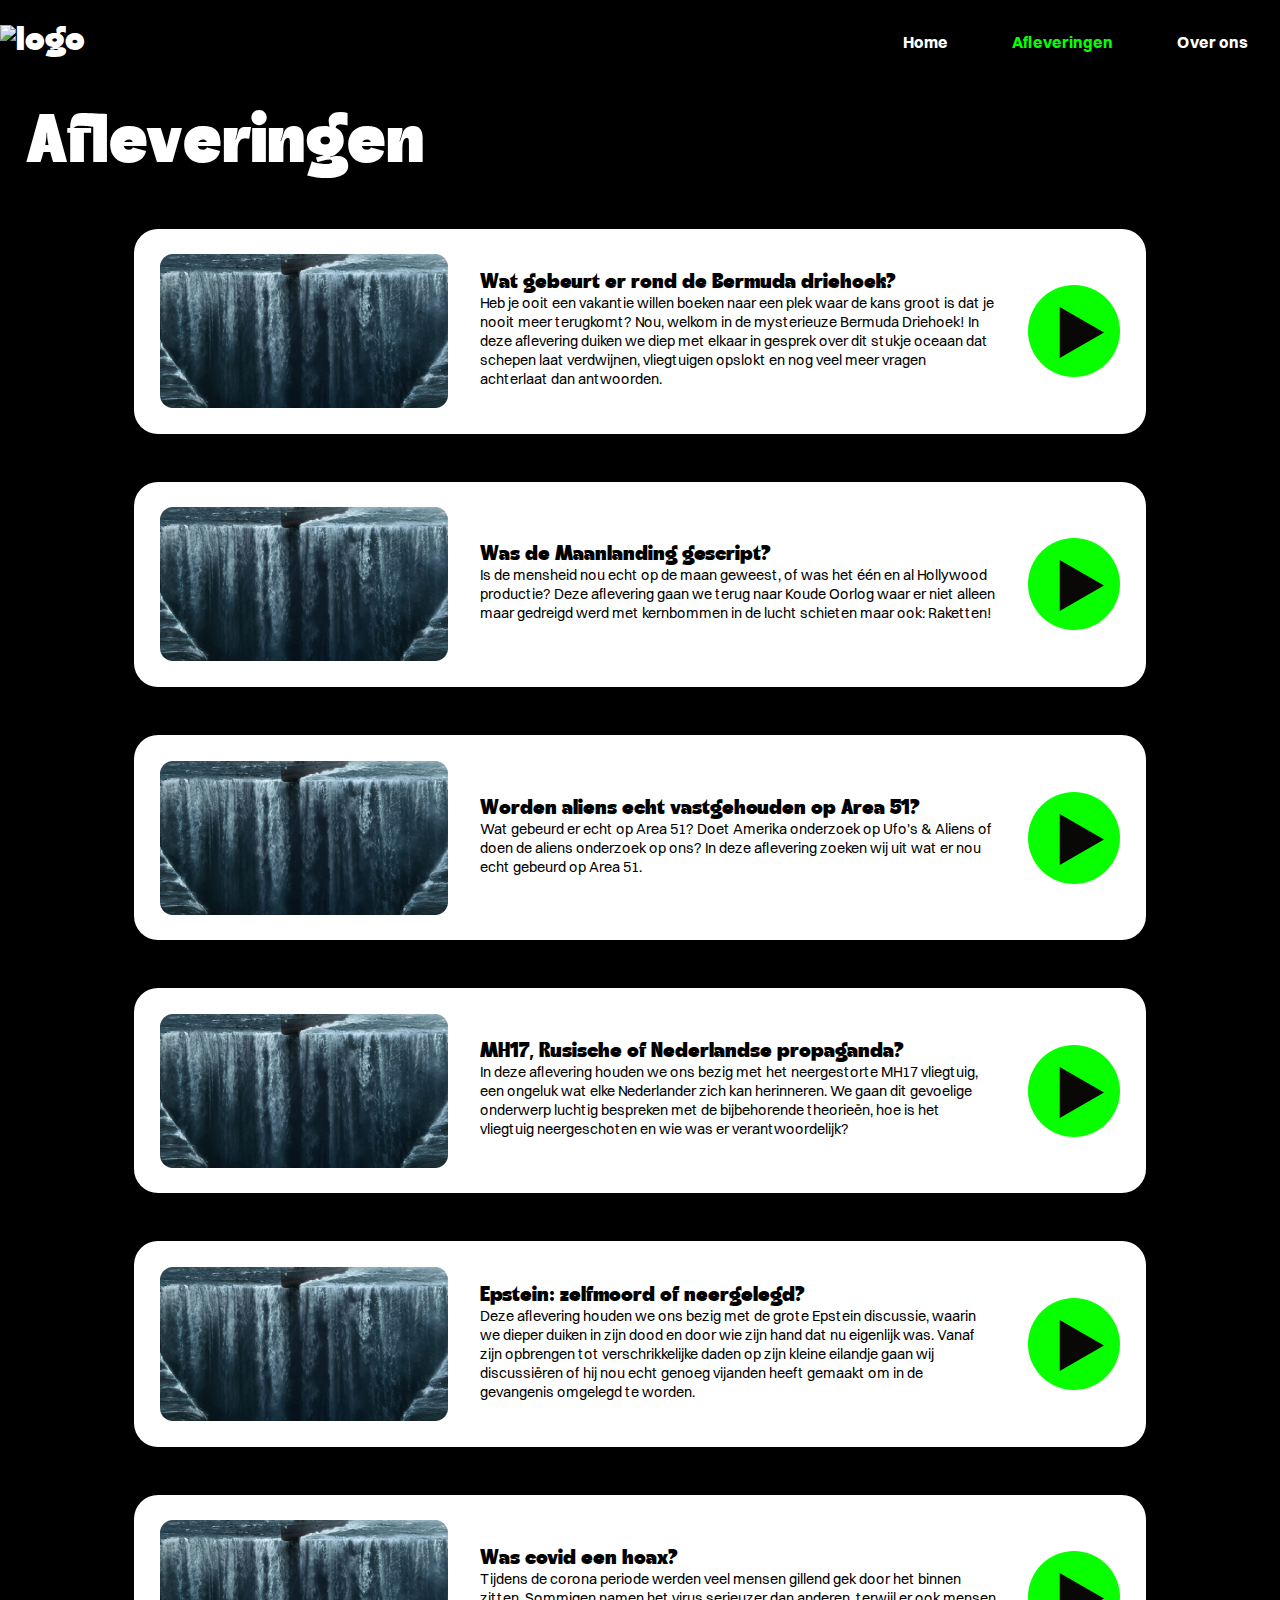
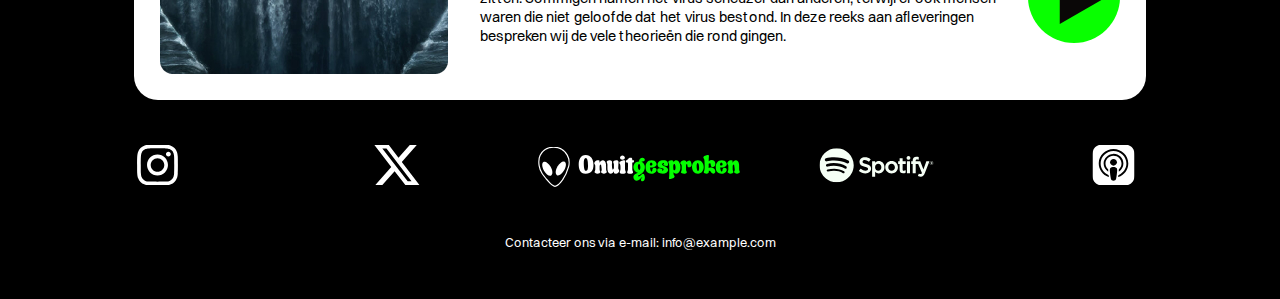
==== pages/afleveringen.html @ 7e5360be "Add files via upload" ====
<!DOCTYPE html>
<html lang="en">

<head>
    <meta charset="UTF-8">
    <meta name="viewport" content="width=device-width, initial-scale=1.0">
    <title>Document</title>
    <link rel="stylesheet" href="../styles/style.css">
</head>

<body class="afleveringen">
    <header>
        <h1><img src="images/logo_onuitgesproken.svg" alt="logo"></h1>
        <nav>
            <ul>
                <li><a href="index.html">Home</a></li>
                <li><a class="active" href="pages/afleveringen.html">Afleveringen</a></li>
                <li><a href="pages/overons.html">Over ons</a></li>
            </ul>
        </nav>

    </header>
    <main>
        <h2>Afleveringen</h2>
            <article class="ep1">
                <img src="/images/bermuda.jpg" alt="">
                <div class="tekstep1">
                    <h3>Wat gebeurt er rond de Bermuda driehoek?</h3>
                    <p>Heb je ooit een vakantie willen boeken naar een plek waar de kans groot is dat je nooit meer terugkomt? Nou, welkom in de mysterieuze Bermuda Driehoek! In deze aflevering duiken we diep met elkaar in gesprek over dit stukje oceaan dat schepen laat verdwijnen, vliegtuigen opslokt en nog veel meer vragen achterlaat dan antwoorden.</p>
                </div>
                <img src="/images/playbutton.svg" alt="">   

            </article>

            <article class="ep1">
                <img src="/images/bermuda.jpg" alt="">
                <div class="tekstep1">
                    <h3>Was de Maanlanding gescript?</h3>
                    <p>Is de mensheid nou echt op de maan geweest, of was het één en al Hollywood productie? Deze aflevering gaan we terug naar Koude Oorlog waar er niet alleen maar gedreigd werd met kernbommen in de lucht schieten maar ook: Raketten!</p>
                </div>
                <img src="/images/playbutton.svg" alt="">   
            </article>

            <article class="ep1"> 
                <img src="/images/bermuda.jpg" alt="">
                <div class="tekstep1">
                    <h3>Worden aliens echt vastgehouden op Area 51?</h3>
                    <p>Wat gebeurd er  echt op Area 51? Doet Amerika  onderzoek op Ufo's & Aliens of doen de aliens onderzoek op ons? In deze aflevering zoeken wij uit wat er nou echt gebeurd op Area 51.</p>
                </div>
                <img src="/images/playbutton.svg" alt="">   
            </article>

            <article class="ep1"> 
                <img src="/images/bermuda.jpg" alt="">
                <div class="tekstep1">
                    <h3>MH17, Rusische of Nederlandse propaganda?</h3>
                    <p>In deze aflevering houden we ons bezig met het neergestorte MH17 vliegtuig, een ongeluk wat elke Nederlander zich kan herinneren. We gaan dit gevoelige onderwerp luchtig bespreken met de bijbehorende theorieën, hoe is het vliegtuig neergeschoten en wie was er verantwoordelijk?</p>
                </div>
                <img src="/images/playbutton.svg" alt="">   
            </article>

            <article class="ep1"> 
                <img src="/images/bermuda.jpg" alt="">
                <div class="tekstep1">
                    <h3>Epstein: zelfmoord of neergelegd?</h3>
                    <p>Deze aflevering houden we ons bezig met de grote Epstein discussie, waarin we dieper duiken in zijn dood en door wie zijn hand dat nu eigenlijk was. Vanaf zijn opbrengen tot verschrikkelijke daden op zijn kleine eilandje gaan wij discussiëren of hij nou echt genoeg vijanden heeft gemaakt om in de gevangenis omgelegd te worden.</p>
                </div>
                <img src="/images/playbutton.svg" alt="">   
            </article>

            <article class="ep1"> 
                <img src="/images/bermuda.jpg" alt="">
                <div class="tekstep1">
                    <h3>Was covid een hoax?</h3>
                    <p>Tijdens de corona periode werden veel mensen gillend gek door het binnen zitten. Sommigen namen het virus serieuzer dan anderen, terwijl er ook mensen waren die niet geloofde dat het virus bestond. In deze reeks aan afleveringen bespreken wij de vele theorieën die rond gingen.</p>
                </div>
                <img src="/images/playbutton.svg" alt="">   
            </article>



    </main>
    <footer>
        <div>
            <a href="https://www.instagram.com/"><img src="/images/footerlogo's/instagram_215px.svg" alt=""></a>
            <a href="https://www.x.com"><img src="/images/footerlogo's/x_215px.svg" alt=""></a>
            <img class="logo" src="/images/footerlogo's/logoonuitgesproken_215px.svg" alt="">
            <a href="https://www.spotify.com"><img src="/images/footerlogo's/spotify_215px.svg" alt=""></a>
            <a href="https://www.apple.com/apple-podcasts/"><img src="/images/footerlogo's/Podcast_215px.svg"
                    alt=""></a>
        </div>
        <p>Contacteer ons via e-mail: <a href="mailto:info@onuitgesproken.nl">info@example.com</a></p>

    </footer>
</body>

</html>
---- styles/style.css ----
@import url('https://fonts.googleapis.com/css2?family=Amarante&family=Playwrite+HR+Lijeva:wght@100..400&display=swap');

@font-face {
    font-family: 'Switzer-Regular';
    src: url('../fonts/Switzer-Regular.ttf') format('truetype');
    font-weight: 400;
    font-display: swap;
    font-style: normal;
}

@font-face {
    font-family: 'DX-lactos';
    src: url('../fonts/DxLactos.otf') format('opentype');
    font-weight: 400;
    font-display: swap;
    font-style: normal;
}

@font-face {
    font-family: 'Switzer-Bold';
    src: url('../fonts/Switzer-Bold.ttf') format('truetype');
    font-weight: 700;
    font-display: swap;
    font-style: normal;
}

.overons nav a {
    color: #000000;
}

.active {
    color: #04FF00;
}

.overons .active {
    color: #04FF00;
}

* {
    margin: 0;
    padding: 0;
}

nav a {
    font-family: 'Switzer-Bold';
    transition: all 300ms ease;
    position: relative;
}

nav a::after {
    content: '' ;
    height: 2px;
    width: 100%;
    background-color: #04FF00;
    position: absolute;
    left: 0;
    bottom: -0.4em;
    width: 0%;
    transition: all 300ms ease;

}

nav a:hover::after {
    width: 100%;
}


h1,h2,h3 {
    font-family: "DX-lactos";
    font-weight: 400;
    font-style: normal;
  }

h3 {
    font-size: 2em;
}

h2 {
    font-size: 4em;
}

p {font-size: 1.5em;
    font-family: 'Switzer-Regular';
}

a {font-size: 1em;
    font-family: 'Switzer-Regular';
}

header {
    display: flex;
    align-items: center;
    justify-content: space-between;

  }


nav ul {
    display:flex;
    list-style: none;

  }

nav li {
    margin: 2em;
}

nav a {text-decoration: none;
    color: white;}

body {
    background-color: black;
    }

.top {
    height: 100vh;
    background-color: #000000;
    color: white;
}

.bottom {
    height: 100vh;
    background-color: white;
    color: #000000;
}

footer {
    background-color: #000000;
    padding: 3em;
    
    
}

footer p {
    color: white;
    text-align: center;
    margin-top: 1.2em;
    font-size: 0.8em;

}

footer a {
    color: white;
    text-decoration: none;
}

footer a:hover {
    color: #04FF00;
}

footer div {
    display: flex;
    justify-content: space-around;
    align-items: center;
    flex-wrap: wrap;    
}

footer img {
    margin-bottom: 2em;
    transform: scale(1.2);
}


iframe {
    max-width: 670px;
    max-height: 390px;
    width: 75%;
    height: auto;
    display: flex;
    margin: 0 auto;
    margin-top: 2%;
    position: relative;
    aspect-ratio: 16 / 9;
}

.trailer {
    display: flex;
    align-items: left;
    flex-wrap: wrap;
    flex-direction: column;
    justify-content: space-around;
}

.trailer h2 {
    margin-left: 2%;
    margin-top: 2%;
}

.trailer p {
    margin-left: 10%;
    max-width: 75%;
}

h2 span {
    color: #04FF00;
    display: block;
    text-align: right;

}

.afleveringen {
    color: white;
}

.afleveringen h2 {
    margin-left: 2%;
    margin-top: 2%;  
}

.ep1 {
    margin: 0 auto;
    margin-top: 3em;
    display: flex;
    flex-direction: row;
    align-items: center;
    justify-content: space-between;
    max-width: 75%;
    max-height: auto;
    background-color: white;
    color: black;
    border-radius: 1.5em;
    padding: 2%;
    gap: 2em;
}

.tekstep1 {
    display: flex;
    text-align: left;
    flex-direction: column;
    margin: 0 auto;
    font-size: 0.6em;
}


article img {
    max-width: 288px;
    max-height: 154px;
}

.overons {
    background-color: white;
}


.overons h2 {
    margin-left: 2%;
    margin-top: 2%; 
}

.wie {
    margin-left: 5%;
    margin-right: 5%;
}

.new1 {
    display: flex;
    flex-direction: row;
    background-color: #04FF00;
    border-radius: 2em;
    padding: 5%;
    max-width: 55%;
    align-items: center;
    gap: 4em;
    margin: 2% auto;
    
}

.intro {
    display: flex;
    flex-direction: column;
    background-color: white;
    text-align: left;
    padding: 2%;
    font-size: 0.6em;
    padding-bottom: 7em;
    border-radius: 1.2em;
}

.new1 img {
    transform: scale(1.5);
}

.start {
    display: flex;
    align-items: center;
    justify-content: center ;
}

.images {
    display: flex;
    justify-content: center;
    gap: 15em;
    transform: scale(0.8);
}
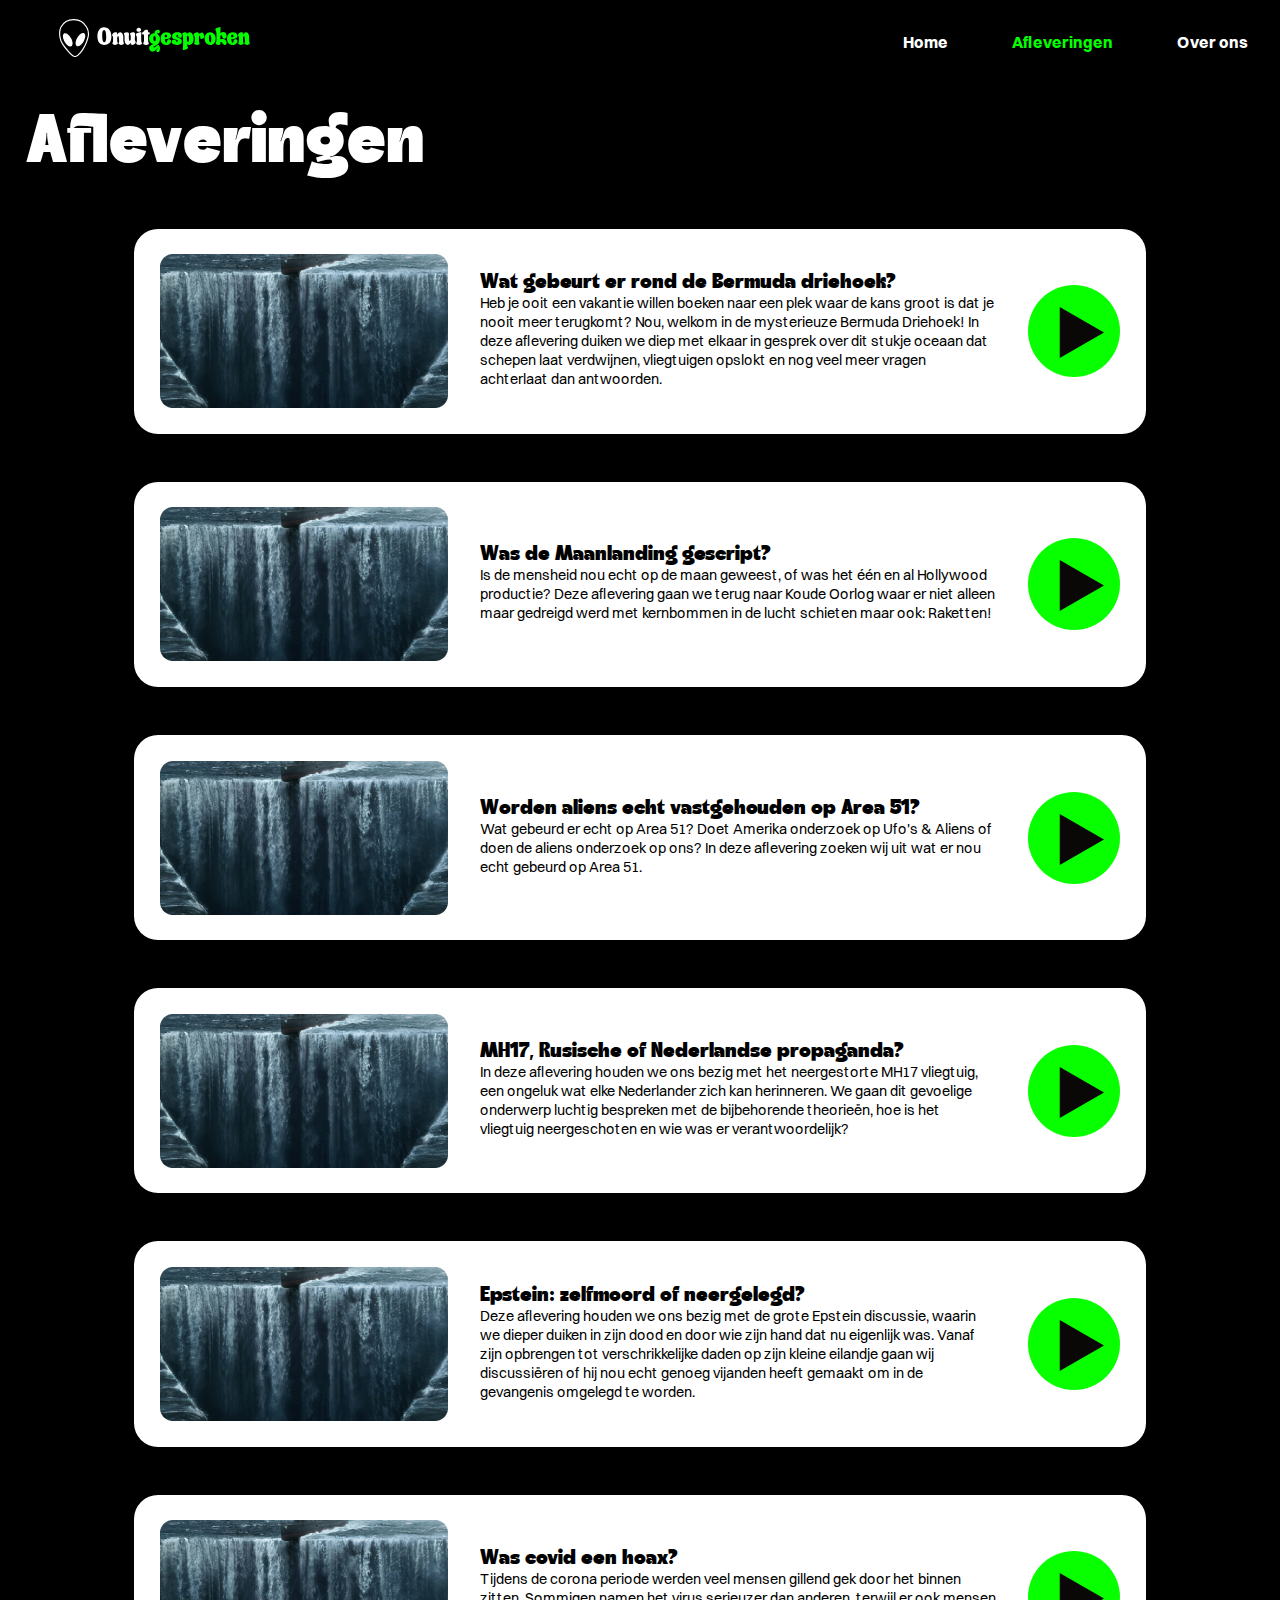
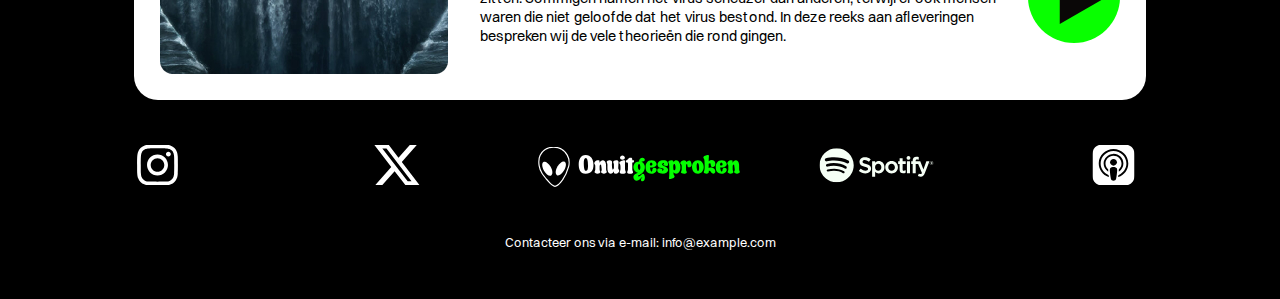
==== commit f454664e: "Add files via upload" ====
--- a/pages/afleveringen.html
+++ b/pages/afleveringen.html
@@ -10,12 +10,12 @@
 
 <body class="afleveringen">
     <header>
-        <h1><img src="images/logo_onuitgesproken.svg" alt="logo"></h1>
+        <h1><img src="../images/logo_onuitgesproken.svg" alt="logo"></h1>
         <nav>
             <ul>
-                <li><a href="index.html">Home</a></li>
-                <li><a class="active" href="pages/afleveringen.html">Afleveringen</a></li>
-                <li><a href="pages/overons.html">Over ons</a></li>
+                <li><a href="../index.html">Home</a></li>
+                <li><a class="active" href="afleveringen.html">Afleveringen</a></li>
+                <li><a href="overons.html">Over ons</a></li>
             </ul>
         </nav>
 
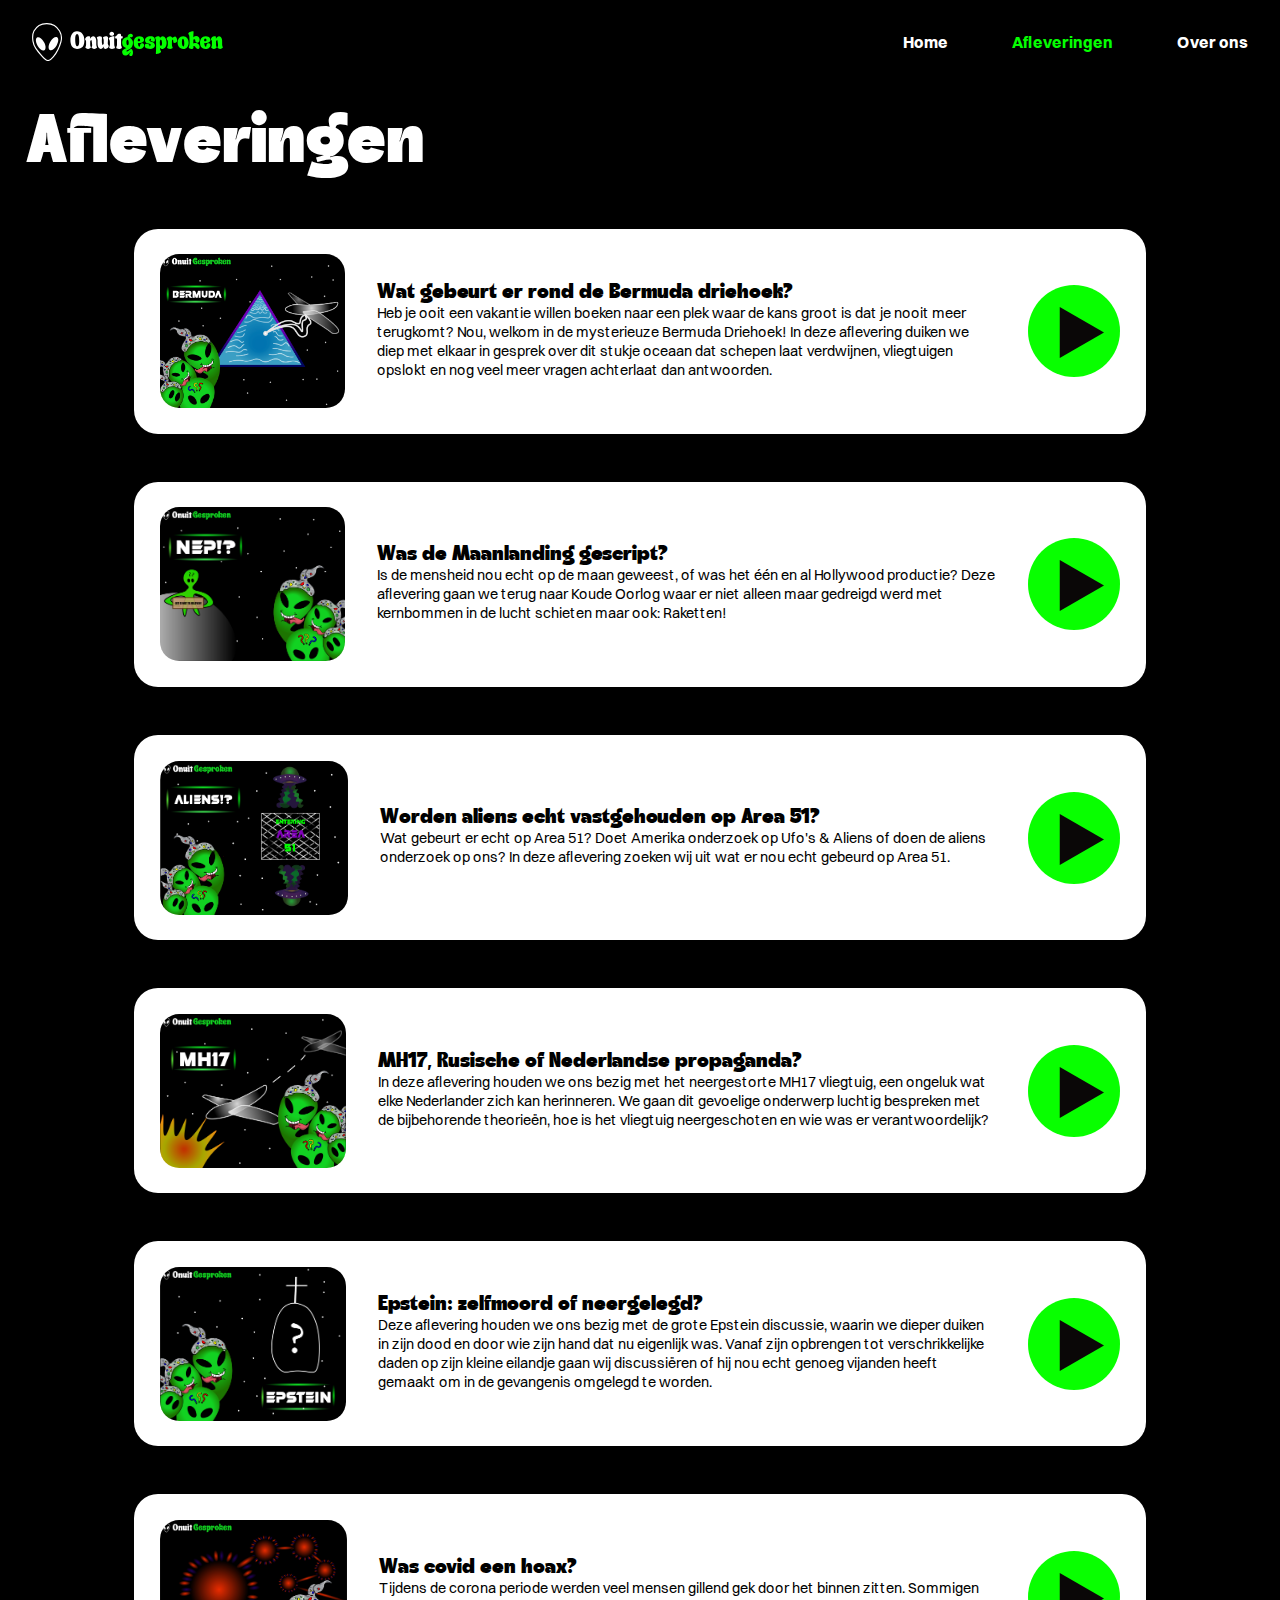
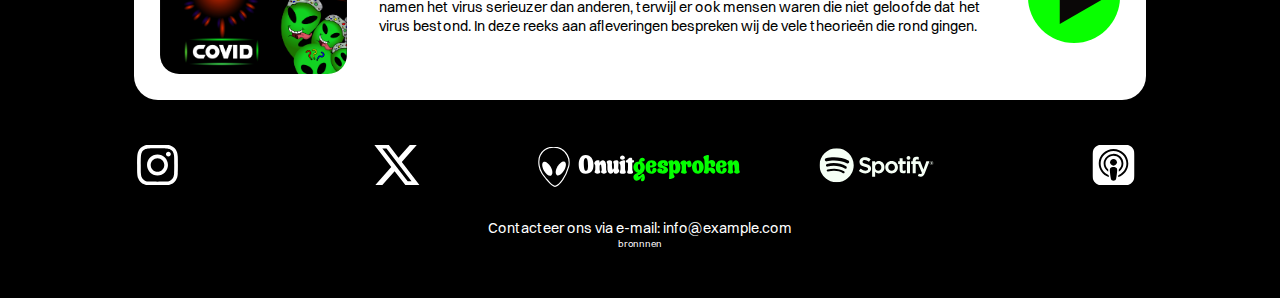
==== commit 17b351e8: "Add files via upload" ====
--- a/pages/afleveringen.html
+++ b/pages/afleveringen.html
@@ -10,7 +10,7 @@
 
 <body class="afleveringen">
     <header>
-        <h1><img src="../images/logo_onuitgesproken.svg" alt="logo"></h1>
+        <img src="../images/logo_onuitgesproken.svg" alt="logo">
         <nav>
             <ul>
                 <li><a href="../index.html">Home</a></li>
@@ -23,58 +23,59 @@
     <main>
         <h2>Afleveringen</h2>
             <article class="ep1">
-                <img src="/images/bermuda.jpg" alt="">
+                <img src="../images/thumbnails/Bermuda_terminal.png" alt="thumbnail Bermuda aflevering">
                 <div class="tekstep1">
                     <h3>Wat gebeurt er rond de Bermuda driehoek?</h3>
                     <p>Heb je ooit een vakantie willen boeken naar een plek waar de kans groot is dat je nooit meer terugkomt? Nou, welkom in de mysterieuze Bermuda Driehoek! In deze aflevering duiken we diep met elkaar in gesprek over dit stukje oceaan dat schepen laat verdwijnen, vliegtuigen opslokt en nog veel meer vragen achterlaat dan antwoorden.</p>
                 </div>
-                <img src="/images/playbutton.svg" alt="">   
+                <img class="play" src="../images/playbutton.svg" alt="">   
 
             </article>
 
             <article class="ep1">
-                <img src="/images/bermuda.jpg" alt="">
+                <img src="../images/thumbnails/Maanlanding_terminal.png" alt="thumbnail Maanlanding aflevering">
                 <div class="tekstep1">
                     <h3>Was de Maanlanding gescript?</h3>
                     <p>Is de mensheid nou echt op de maan geweest, of was het één en al Hollywood productie? Deze aflevering gaan we terug naar Koude Oorlog waar er niet alleen maar gedreigd werd met kernbommen in de lucht schieten maar ook: Raketten!</p>
                 </div>
-                <img src="/images/playbutton.svg" alt="">   
+                <img class="play" src="../images/playbutton.svg" alt="Play">   
             </article>
 
             <article class="ep1"> 
-                <img src="/images/bermuda.jpg" alt="">
+                <img src="../images/thumbnails/Area51_terminal.png" alt="thumbnail Area 51 aflevering">
                 <div class="tekstep1">
                     <h3>Worden aliens echt vastgehouden op Area 51?</h3>
-                    <p>Wat gebeurd er  echt op Area 51? Doet Amerika  onderzoek op Ufo's & Aliens of doen de aliens onderzoek op ons? In deze aflevering zoeken wij uit wat er nou echt gebeurd op Area 51.</p>
+                    <p>Wat gebeurt er echt op Area 51? Doet Amerika  onderzoek op Ufo's & Aliens of doen de aliens onderzoek op ons? In deze aflevering zoeken wij uit wat er nou echt gebeurd op Area 51.</p>
                 </div>
-                <img src="/images/playbutton.svg" alt="">   
+                <img class="play" src="../images/playbutton.svg" alt="Play">   
             </article>
 
             <article class="ep1"> 
-                <img src="/images/bermuda.jpg" alt="">
+                <img src="../images/thumbnails/MH17_terminal.png" alt="thumbnail MH17 aflevering">
                 <div class="tekstep1">
                     <h3>MH17, Rusische of Nederlandse propaganda?</h3>
                     <p>In deze aflevering houden we ons bezig met het neergestorte MH17 vliegtuig, een ongeluk wat elke Nederlander zich kan herinneren. We gaan dit gevoelige onderwerp luchtig bespreken met de bijbehorende theorieën, hoe is het vliegtuig neergeschoten en wie was er verantwoordelijk?</p>
                 </div>
-                <img src="/images/playbutton.svg" alt="">   
+                <img class="play" src="../images/playbutton.svg" alt="Play">   
             </article>
 
             <article class="ep1"> 
-                <img src="/images/bermuda.jpg" alt="">
+                <img src="../images/thumbnails/Epstein_terinal.png" alt="thumbnail Epstein aflevering">
                 <div class="tekstep1">
                     <h3>Epstein: zelfmoord of neergelegd?</h3>
                     <p>Deze aflevering houden we ons bezig met de grote Epstein discussie, waarin we dieper duiken in zijn dood en door wie zijn hand dat nu eigenlijk was. Vanaf zijn opbrengen tot verschrikkelijke daden op zijn kleine eilandje gaan wij discussiëren of hij nou echt genoeg vijanden heeft gemaakt om in de gevangenis omgelegd te worden.</p>
                 </div>
-                <img src="/images/playbutton.svg" alt="">   
+                <img class="play" src="../images/playbutton.svg" alt="Play">   
             </article>
 
             <article class="ep1"> 
-                <img src="/images/bermuda.jpg" alt="">
+                <img src="../images/thumbnails/Covid_terminal.png" alt="thumbnail covid aflevering">
                 <div class="tekstep1">
                     <h3>Was covid een hoax?</h3>
                     <p>Tijdens de corona periode werden veel mensen gillend gek door het binnen zitten. Sommigen namen het virus serieuzer dan anderen, terwijl er ook mensen waren die niet geloofde dat het virus bestond. In deze reeks aan afleveringen bespreken wij de vele theorieën die rond gingen.</p>
                 </div>
-                <img src="/images/playbutton.svg" alt="">   
+                    <img class="play" src="../images/playbutton.svg" alt="Play">   
+                
             </article>
 
 
@@ -82,15 +83,17 @@
     </main>
     <footer>
         <div>
-            <a href="https://www.instagram.com/"><img src="/images/footerlogo's/instagram_215px.svg" alt=""></a>
-            <a href="https://www.x.com"><img src="/images/footerlogo's/x_215px.svg" alt=""></a>
-            <img class="logo" src="/images/footerlogo's/logoonuitgesproken_215px.svg" alt="">
-            <a href="https://www.spotify.com"><img src="/images/footerlogo's/spotify_215px.svg" alt=""></a>
-            <a href="https://www.apple.com/apple-podcasts/"><img src="/images/footerlogo's/Podcast_215px.svg"
-                    alt=""></a>
+            <a href="https://www.instagram.com/"><img src="../images/footerlogo's/instagram_215px.svg" alt="Instagram logo"></a>
+            <a href="https://www.x.com"><img src="../images/footerlogo's/x_215px.svg" alt="X logo"></a>
+            <img class="logo" src="../images/footerlogo's/logoonuitgesproken_215px.svg" alt="Onuitgesproken logo">
+            <a href="https://www.spotify.com"><img src="../images/footerlogo's/spotify_215px.svg" alt="Spotify logo"></a>
+            <a href="https://www.apple.com/apple-podcasts/"><img src="../images/footerlogo's/Podcast_215px.svg"
+                    alt="Apple Podcast Logo"></a>
         </div>
-        <p>Contacteer ons via e-mail: <a href="mailto:info@onuitgesproken.nl">info@example.com</a></p>
-
+        <div class="links">
+            <p>Contacteer ons via e-mail: <a href="mailto:info@onuitgesproken.nl">info@example.com</a></p>
+            <a class="bron" href="bronnen.html">bronnnen</a>
+        </div>
     </footer>
 </body>
 
--- a/styles/style.css
+++ b/styles/style.css
@@ -1,5 +1,6 @@
 @import url('https://fonts.googleapis.com/css2?family=Amarante&family=Playwrite+HR+Lijeva:wght@100..400&display=swap');
 
+/* Fonts die ik gebruikt heb voor mijn ontwerp en niet afkomstig waren van google fonts */
 @font-face {
     font-family: 'Switzer-Regular';
     src: url('../fonts/Switzer-Regular.ttf') format('truetype');
@@ -24,23 +25,32 @@
     font-style: normal;
 }
 
-.overons nav a {
-    color: #000000;
-}
-
-.active {
-    color: #04FF00;
-}
-
-.overons .active {
-    color: #04FF00;
-}
 
 * {
     margin: 0;
     padding: 0;
 }
 
+header img {
+    margin-left: 2em;
+}
+
+/* Class om de navigatie zichtbaar te maken op de over ons page omdat die een witte achtergrond heeft */
+.overons nav a {
+    color: #000000;
+}
+
+/* active state in de navigatie */
+.active {
+    color: #04FF00;
+}
+
+/* Hier met een extra class gedaan omdat anders overruled de zwarte kleur het en werkt de active state niet  */
+.overons .active {
+    color: #04FF00;
+}
+
+/* Underline hover animatie  */
 nav a {
     font-family: 'Switzer-Bold';
     transition: all 300ms ease;
@@ -79,45 +89,51 @@
     font-size: 4em;
 }
 
-p {font-size: 1.5em;
-    font-family: 'Switzer-Regular';
-}
-
-a {font-size: 1em;
-    font-family: 'Switzer-Regular';
-}
-
+p {
+    font-size: 1.5em;
+    font-family: 'Switzer-Regular';
+}
+
+a {
+    font-size: 1em;
+    font-family: 'Switzer-Regular';
+}
+
+/* Container om ruimte te creeren tussen de navigatie en logo */
 header {
     display: flex;
     align-items: center;
     justify-content: space-between;
-
-  }
-
-
+}
+
+/* container om de navigatie naast elkaar te krijgen */
 nav ul {
     display:flex;
     list-style: none;
-
-  }
+    align-items: center;
+}
 
 nav li {
     margin: 2em;
 }
 
-nav a {text-decoration: none;
-    color: white;}
+nav a {
+    text-decoration: none;
+    color: white;
+}
 
 body {
     background-color: black;
-    }
-
+}
+
+/* deze class is om dat ik een soort split color heb op mijn homepage dit is dan de top heb 100vh gebruikt zodat je dan alleen de top ziet en moet scrollen om de rest van de content te zien */
 .top {
     height: 100vh;
     background-color: #000000;
     color: white;
 }
 
+/* dit is de onderkant van de split */
 .bottom {
     height: 100vh;
     background-color: white;
@@ -127,27 +143,35 @@
 footer {
     background-color: #000000;
     padding: 3em;
-    
-    
+}
+
+footer a {
+    color: white;
+    text-decoration: none;
+    font-family: 'Switzer-Regular';
+    transition: all 300ms ease;
 }
 
 footer p {
     color: white;
     text-align: center;
-    margin-top: 1.2em;
-    font-size: 0.8em;
-
-}
-
-footer a {
-    color: white;
-    text-decoration: none;
-}
+    font-family: 'Switzer-Regular';
+}
+
+/* Deze class is puur om onderscheid te maken dus de normale links en die van de images */
+.links {
+    display: flex;
+    flex-direction: column;
+    font-size: 0.6rem;
+    justify-content: center;
+}
+
 
 footer a:hover {
     color: #04FF00;
 }
 
+/* Ik heb hier een div gebruikt omdat je voor deze links niet een nav kan gebruiken omdat ze naar andere websites verwijzen en het zijn voor de rest links zonder enige andere betekenis */
 footer div {
     display: flex;
     justify-content: space-around;
@@ -160,7 +184,7 @@
     transform: scale(1.2);
 }
 
-
+/* voor de iframe heb ik een max width/height toegevoegd een position en aspect ratio zodat de iframe goed in positie blijft voor verschillende devices */
 iframe {
     max-width: 670px;
     max-height: 390px;
@@ -173,9 +197,9 @@
     aspect-ratio: 16 / 9;
 }
 
+/* container om alles netjes onder elkaar te krijgen */
 .trailer {
     display: flex;
-    align-items: left;
     flex-wrap: wrap;
     flex-direction: column;
     justify-content: space-around;
@@ -191,6 +215,7 @@
     max-width: 75%;
 }
 
+/* span voor veranderen van kleur */
 h2 span {
     color: #04FF00;
     display: block;
@@ -215,12 +240,16 @@
     align-items: center;
     justify-content: space-between;
     max-width: 75%;
-    max-height: auto;
     background-color: white;
     color: black;
     border-radius: 1.5em;
     padding: 2%;
     gap: 2em;
+    
+}
+
+.ep1 img {
+    border-radius: 1.2em;
 }
 
 .tekstep1 {
@@ -292,3 +321,98 @@
     gap: 15em;
     transform: scale(0.8);
 }
+
+@keyframes borderplay {
+    0% {border-color: blue;}
+    25% {border-color: rgb(255, 0, 0);}
+    50% {border-color: rgb(255, 225, 0);}
+    75% {border-color: rgb(0, 255, 128);}
+    100% {border-color: rgb(0, 140, 255);}
+
+}
+.ep1 .play:hover {
+    border: 0.1em solid rgb(17, 0, 255);
+    border-radius: 10em;
+    animation: borderplay 5s infinite;
+    
+}
+
+/* Hier heb ik media inquiries gebruikt om de website responsive te maken */
+
+@media (max-width: 78em) {
+    .images {
+        transform: scale(0.6);
+    }
+}
+
+@media (max-width: 60em) {
+    .images {
+        transform: scale(0.4);
+    }
+
+    .ep1 {
+        flex-wrap: wrap;
+        justify-content: center;
+    }
+}
+
+@media (max-width: 44em) {
+    .images {
+        transform: scale(0.2);
+    }
+
+    .start {
+        font-size: 0.6em;
+    }
+
+    header {
+        transform: scale(0.7);
+        justify-content: center;
+    }
+
+    .new1 {
+        flex-wrap: wrap;
+        justify-content: center;
+    }
+
+    .new1 img {
+        margin-top: 2em;
+
+    }
+
+}
+
+@media (max-width: 28em) {
+    .start {
+        font-size: 0.4em;
+    }
+
+    .ep1 img {
+        transform: scale(0.8);
+        
+    }
+
+    header {
+        justify-content: center;
+    }
+}
+
+/* style bronnenpagina */
+
+ol {
+    margin-left: 5em;
+    padding: 1em;
+    font-family: 'Switzer-Bold';
+}
+
+ol a {
+    text-decoration: none;
+    color: black;
+    margin-left: 2em;
+    transition: all 300ms ease;
+    font-family: 'Switzer-Regular';
+}
+
+ol a:hover {
+    color: #04FF00;
+}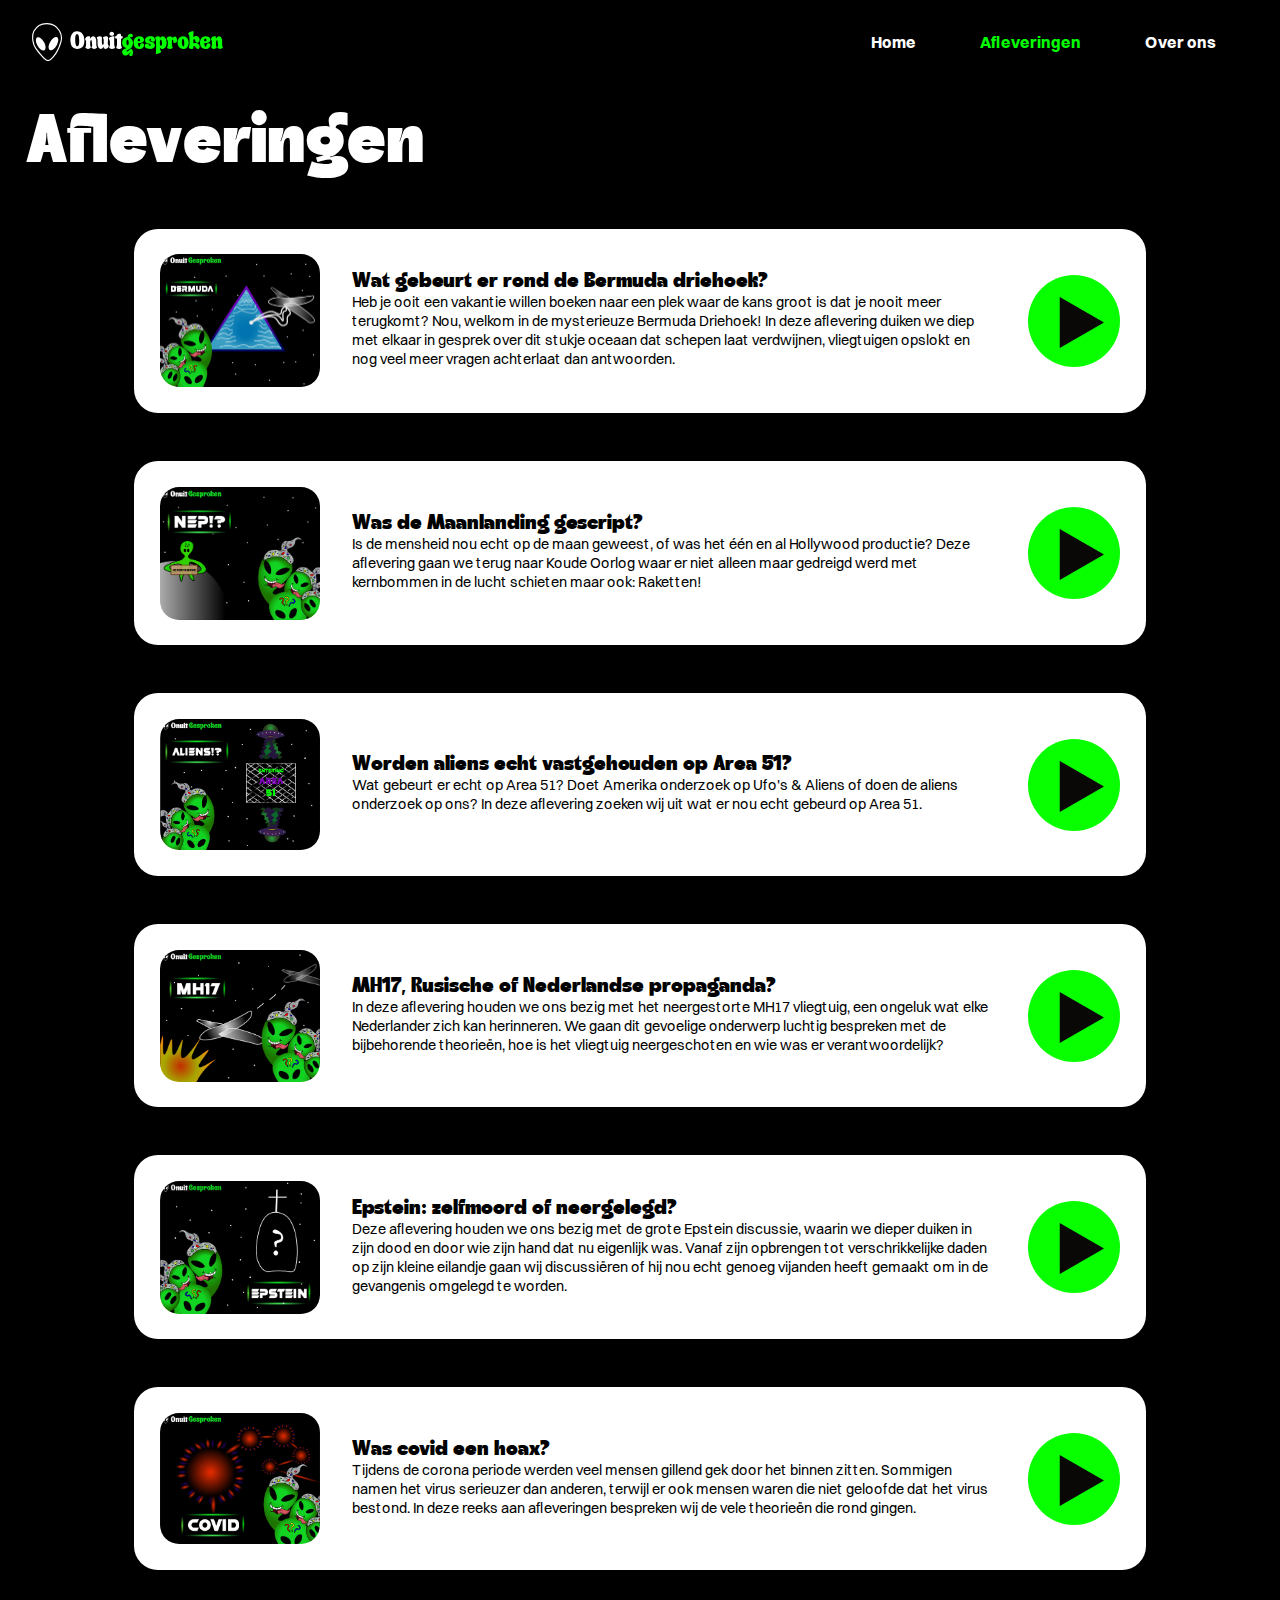
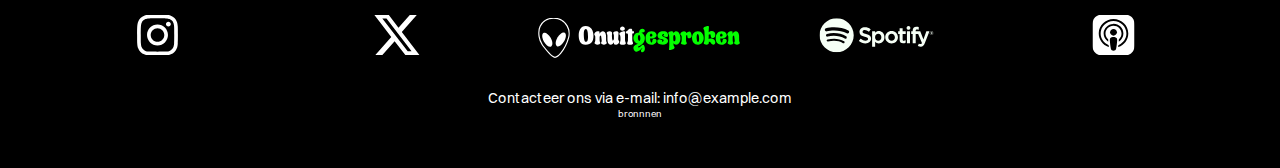
==== commit 4598ca6d: "Add files via upload" ====
--- a/pages/afleveringen.html
+++ b/pages/afleveringen.html
@@ -1,100 +1,101 @@
 <!DOCTYPE html>
 <html lang="en">
 
-<head>
-    <meta charset="UTF-8">
-    <meta name="viewport" content="width=device-width, initial-scale=1.0">
-    <title>Document</title>
-    <link rel="stylesheet" href="../styles/style.css">
-</head>
+    <head>
+        <meta charset="UTF-8">
+        <meta name="viewport" content="width=device-width, initial-scale=1.0">
+        <title>Onuitgesproken</title>
+        <link rel="stylesheet" href="../styles/style.css">
+    </head>
 
-<body class="afleveringen">
-    <header>
-        <img src="../images/logo_onuitgesproken.svg" alt="logo">
-        <nav>
-            <ul>
-                <li><a href="../index.html">Home</a></li>
-                <li><a class="active" href="afleveringen.html">Afleveringen</a></li>
-                <li><a href="overons.html">Over ons</a></li>
-            </ul>
-        </nav>
+    <body class="afleveringen">
+        <header>
+            <h1>Onuitgesproken</h1>
+            <img src="../images/logo_onuitgesproken.svg" alt="logo">
+            <nav>
+                <ul>
+                    <li><a href="../index.html">Home</a></li>
+                    <li><a class="active" href="afleveringen.html">Afleveringen</a></li>
+                    <li><a href="overons.html">Over ons</a></li>
+                </ul>
+            </nav>
 
-    </header>
-    <main>
-        <h2>Afleveringen</h2>
-            <article class="ep1">
-                <img src="../images/thumbnails/Bermuda_terminal.png" alt="thumbnail Bermuda aflevering">
-                <div class="tekstep1">
-                    <h3>Wat gebeurt er rond de Bermuda driehoek?</h3>
-                    <p>Heb je ooit een vakantie willen boeken naar een plek waar de kans groot is dat je nooit meer terugkomt? Nou, welkom in de mysterieuze Bermuda Driehoek! In deze aflevering duiken we diep met elkaar in gesprek over dit stukje oceaan dat schepen laat verdwijnen, vliegtuigen opslokt en nog veel meer vragen achterlaat dan antwoorden.</p>
-                </div>
-                <img class="play" src="../images/playbutton.svg" alt="">   
+        </header>
+        <main>
+            <!-- deze section pakt alle content van de hele page want alle afleveringen vallen onder de h2 -->
+            <section>
+                <h2>Afleveringen</h2>
+                    <div class="aflevering">
+                        <img src="../images/thumbnails/Bermuda_terminal.png" alt="thumbnail Bermuda aflevering">
+                        <section>
+                            <h3>Wat gebeurt er rond de Bermuda driehoek?</h3>
+                            <p>Heb je ooit een vakantie willen boeken naar een plek waar de kans groot is dat je nooit meer terugkomt? Nou, welkom in de mysterieuze Bermuda Driehoek! In deze aflevering duiken we diep met elkaar in gesprek over dit stukje oceaan dat schepen laat verdwijnen, vliegtuigen opslokt en nog veel meer vragen achterlaat dan antwoorden.</p>
+                        </section>
+                        <!-- deze class gebruik voor de animatie op de image -->
+                        <img class="play" src="../images/playbutton.svg" alt="Play">   
 
-            </article>
+                    </div>
 
-            <article class="ep1">
-                <img src="../images/thumbnails/Maanlanding_terminal.png" alt="thumbnail Maanlanding aflevering">
-                <div class="tekstep1">
-                    <h3>Was de Maanlanding gescript?</h3>
-                    <p>Is de mensheid nou echt op de maan geweest, of was het één en al Hollywood productie? Deze aflevering gaan we terug naar Koude Oorlog waar er niet alleen maar gedreigd werd met kernbommen in de lucht schieten maar ook: Raketten!</p>
-                </div>
-                <img class="play" src="../images/playbutton.svg" alt="Play">   
-            </article>
+                    <div class="aflevering">
+                        <img src="../images/thumbnails/Maanlanding_terminal.png" alt="thumbnail Maanlanding aflevering">
+                        <section>
+                            <h3>Was de Maanlanding gescript?</h3>
+                            <p>Is de mensheid nou echt op de maan geweest, of was het één en al Hollywood productie? Deze aflevering gaan we terug naar Koude Oorlog waar er niet alleen maar gedreigd werd met kernbommen in de lucht schieten maar ook: Raketten!</p>
+                        </section>
+                        <img class="play" src="../images/playbutton.svg" alt="Play">   
+                    </div>
 
-            <article class="ep1"> 
-                <img src="../images/thumbnails/Area51_terminal.png" alt="thumbnail Area 51 aflevering">
-                <div class="tekstep1">
-                    <h3>Worden aliens echt vastgehouden op Area 51?</h3>
-                    <p>Wat gebeurt er echt op Area 51? Doet Amerika  onderzoek op Ufo's & Aliens of doen de aliens onderzoek op ons? In deze aflevering zoeken wij uit wat er nou echt gebeurd op Area 51.</p>
-                </div>
-                <img class="play" src="../images/playbutton.svg" alt="Play">   
-            </article>
+                    <div class="aflevering"> 
+                        <img src="../images/thumbnails/Area51_terminal.png" alt="thumbnail Area 51 aflevering">
+                        <section>
+                            <h3>Worden aliens echt vastgehouden op Area 51?</h3>
+                            <p>Wat gebeurt er echt op Area 51? Doet Amerika  onderzoek op Ufo's & Aliens of doen de aliens onderzoek op ons? In deze aflevering zoeken wij uit wat er nou echt gebeurd op Area 51.</p>
+                        </section>
+                        <img class="play" src="../images/playbutton.svg" alt="Play">   
+                    </div>
 
-            <article class="ep1"> 
-                <img src="../images/thumbnails/MH17_terminal.png" alt="thumbnail MH17 aflevering">
-                <div class="tekstep1">
-                    <h3>MH17, Rusische of Nederlandse propaganda?</h3>
-                    <p>In deze aflevering houden we ons bezig met het neergestorte MH17 vliegtuig, een ongeluk wat elke Nederlander zich kan herinneren. We gaan dit gevoelige onderwerp luchtig bespreken met de bijbehorende theorieën, hoe is het vliegtuig neergeschoten en wie was er verantwoordelijk?</p>
-                </div>
-                <img class="play" src="../images/playbutton.svg" alt="Play">   
-            </article>
+                    <div class="aflevering"> 
+                        <img src="../images/thumbnails/MH17_terminal.png" alt="thumbnail MH17 aflevering">
+                        <section>
+                            <h3>MH17, Rusische of Nederlandse propaganda?</h3>
+                            <p>In deze aflevering houden we ons bezig met het neergestorte MH17 vliegtuig, een ongeluk wat elke Nederlander zich kan herinneren. We gaan dit gevoelige onderwerp luchtig bespreken met de bijbehorende theorieën, hoe is het vliegtuig neergeschoten en wie was er verantwoordelijk?</p>
+                        </section>
+                        <img class="play" src="../images/playbutton.svg" alt="Play">   
+                    </div>
 
-            <article class="ep1"> 
-                <img src="../images/thumbnails/Epstein_terinal.png" alt="thumbnail Epstein aflevering">
-                <div class="tekstep1">
-                    <h3>Epstein: zelfmoord of neergelegd?</h3>
-                    <p>Deze aflevering houden we ons bezig met de grote Epstein discussie, waarin we dieper duiken in zijn dood en door wie zijn hand dat nu eigenlijk was. Vanaf zijn opbrengen tot verschrikkelijke daden op zijn kleine eilandje gaan wij discussiëren of hij nou echt genoeg vijanden heeft gemaakt om in de gevangenis omgelegd te worden.</p>
-                </div>
-                <img class="play" src="../images/playbutton.svg" alt="Play">   
-            </article>
+                    <div class="aflevering"> 
+                        <img src="../images/thumbnails/Epstein_terinal.png" alt="thumbnail Epstein aflevering">
+                        <section>
+                            <h3>Epstein: zelfmoord of neergelegd?</h3>
+                            <p>Deze aflevering houden we ons bezig met de grote Epstein discussie, waarin we dieper duiken in zijn dood en door wie zijn hand dat nu eigenlijk was. Vanaf zijn opbrengen tot verschrikkelijke daden op zijn kleine eilandje gaan wij discussiëren of hij nou echt genoeg vijanden heeft gemaakt om in de gevangenis omgelegd te worden.</p>
+                        </section>
+                        <img class="play" src="../images/playbutton.svg" alt="Play">   
+                    </div>
 
-            <article class="ep1"> 
-                <img src="../images/thumbnails/Covid_terminal.png" alt="thumbnail covid aflevering">
-                <div class="tekstep1">
-                    <h3>Was covid een hoax?</h3>
-                    <p>Tijdens de corona periode werden veel mensen gillend gek door het binnen zitten. Sommigen namen het virus serieuzer dan anderen, terwijl er ook mensen waren die niet geloofde dat het virus bestond. In deze reeks aan afleveringen bespreken wij de vele theorieën die rond gingen.</p>
-                </div>
-                    <img class="play" src="../images/playbutton.svg" alt="Play">   
-                
-            </article>
-
-
-
-    </main>
-    <footer>
-        <div>
-            <a href="https://www.instagram.com/"><img src="../images/footerlogo's/instagram_215px.svg" alt="Instagram logo"></a>
-            <a href="https://www.x.com"><img src="../images/footerlogo's/x_215px.svg" alt="X logo"></a>
-            <img class="logo" src="../images/footerlogo's/logoonuitgesproken_215px.svg" alt="Onuitgesproken logo">
-            <a href="https://www.spotify.com"><img src="../images/footerlogo's/spotify_215px.svg" alt="Spotify logo"></a>
-            <a href="https://www.apple.com/apple-podcasts/"><img src="../images/footerlogo's/Podcast_215px.svg"
-                    alt="Apple Podcast Logo"></a>
-        </div>
-        <div class="links">
-            <p>Contacteer ons via e-mail: <a href="mailto:info@onuitgesproken.nl">info@example.com</a></p>
-            <a class="bron" href="bronnen.html">bronnnen</a>
-        </div>
-    </footer>
-</body>
+                    <div class="aflevering"> 
+                        <img src="../images/thumbnails/Covid_terminal.png" alt="thumbnail covid aflevering">
+                        <section>
+                            <h3>Was covid een hoax?</h3>
+                            <p>Tijdens de corona periode werden veel mensen gillend gek door het binnen zitten. Sommigen namen het virus serieuzer dan anderen, terwijl er ook mensen waren die niet geloofde dat het virus bestond. In deze reeks aan afleveringen bespreken wij de vele theorieën die rond gingen.</p>
+                        </section>
+                            <img class="play" src="../images/playbutton.svg" alt="Play">   
+                    </div>
+            </section>
+        </main>
+        <footer>
+            <div>
+                <a href="https://www.instagram.com/"><img src="../images/footerlogo's/instagram_215px.svg" alt="Instagram logo"></a>
+                <a href="https://www.x.com"><img src="../images/footerlogo's/x_215px.svg" alt="X logo"></a>
+                <img src="../images/footerlogo's/logoonuitgesproken_215px.svg" alt="Onuitgesproken logo">
+                <a href="https://www.spotify.com"><img src="../images/footerlogo's/spotify_215px.svg" alt="Spotify logo"></a>
+                <a href="https://www.apple.com/apple-podcasts/"><img src="../images/footerlogo's/Podcast_215px.svg"
+                        alt="Apple Podcast Logo"></a>
+            </div>
+            <div class="links">
+                <p>Contacteer ons via e-mail: <a href="mailto:info@onuitgesproken.nl">info@example.com</a></p>
+                <a class="bron" href="bronnen.html">bronnnen</a>
+            </div>
+        </footer>
+    </body>
 
 </html>--- a/styles/style.css
+++ b/styles/style.css
@@ -25,22 +25,56 @@
     font-style: normal;
 }
 
-
 * {
     margin: 0;
     padding: 0;
 }
 
-header img {
-    margin-left: 2em;
-}
-
-/* Class om de navigatie zichtbaar te maken op de over ons page omdat die een witte achtergrond heeft */
-.overons nav a {
-    color: #000000;
-}
-
-/* active state in de navigatie */
+body {
+    background-color: black;
+}
+
+
+/* Om de h1 niet zichbaar te maken omdat ik een image als titel gebruik */
+h1 {
+    clip: rect(0 0 0 0);
+    clip-path: inset(50%);
+    height: 1px;
+    overflow: hidden;
+    position: absolute;
+    white-space: nowrap;
+    width: 1px;
+}
+
+
+h1,h2,h3 {
+    font-family: "DX-lactos";
+    font-weight: 400;
+    font-style: normal;
+  }
+
+h3 {
+    font-size: 2em;
+}
+
+h2 {
+    font-size: 4em;
+}
+
+p {
+    font-size: 1.5em;
+    font-family: 'Switzer-Regular';
+}
+
+a {
+    font-size: 1em;
+    font-family: 'Switzer-Regular';
+}
+
+/* Header & Footer */
+
+/* active state */
+
 .active {
     color: #04FF00;
 }
@@ -48,6 +82,21 @@
 /* Hier met een extra class gedaan omdat anders overruled de zwarte kleur het en werkt de active state niet  */
 .overons .active {
     color: #04FF00;
+}
+
+/* Navigatie */
+
+/* Container om ruimte te creeren tussen de navigatie en logo */
+header {
+    display: flex;
+    align-items: center;
+    justify-content: space-between;
+    margin: 0 2em
+}
+
+/* Kleur aanpassing voor nav op overons pagina */
+.overons nav a {
+    color: #000000;
 }
 
 /* Underline hover animatie  */
@@ -74,38 +123,6 @@
     width: 100%;
 }
 
-
-h1,h2,h3 {
-    font-family: "DX-lactos";
-    font-weight: 400;
-    font-style: normal;
-  }
-
-h3 {
-    font-size: 2em;
-}
-
-h2 {
-    font-size: 4em;
-}
-
-p {
-    font-size: 1.5em;
-    font-family: 'Switzer-Regular';
-}
-
-a {
-    font-size: 1em;
-    font-family: 'Switzer-Regular';
-}
-
-/* Container om ruimte te creeren tussen de navigatie en logo */
-header {
-    display: flex;
-    align-items: center;
-    justify-content: space-between;
-}
-
 /* container om de navigatie naast elkaar te krijgen */
 nav ul {
     display:flex;
@@ -122,9 +139,53 @@
     color: white;
 }
 
-body {
-    background-color: black;
-}
+/* Footer styling */
+
+footer {
+    background-color: #000000;
+    padding: 3em;
+}
+
+footer a {
+    color: white;
+    text-decoration: none;
+    font-family: 'Switzer-Regular';
+    transition: all 300ms ease;
+}
+
+footer p {
+    color: white;
+    text-align: center;
+    font-family: 'Switzer-Regular';
+}
+
+/* Deze class is puur om onderscheid te maken dus de normale links en die van de images */
+.links {
+    display: flex;
+    flex-direction: column;
+    font-size: 0.6rem;
+    justify-content: center;
+}
+
+
+footer a:hover {
+    color: #04FF00;
+}
+
+/* Ik heb hier een div gebruikt omdat je voor deze links niet een nav kan gebruiken omdat ze naar andere websites verwijzen en het zijn voor de rest links zonder enige andere betekenis */
+footer div {
+    display: flex;
+    justify-content: space-around;
+    align-items: center;
+    flex-wrap: wrap;    
+}
+
+footer img {
+    margin-bottom: 2em;
+    transform: scale(1.2);
+}
+
+/* Homepage */
 
 /* deze class is om dat ik een soort split color heb op mijn homepage dit is dan de top heb 100vh gebruikt zodat je dan alleen de top ziet en moet scrollen om de rest van de content te zien */
 .top {
@@ -140,48 +201,46 @@
     color: #000000;
 }
 
-footer {
-    background-color: #000000;
-    padding: 3em;
-}
-
-footer a {
-    color: white;
-    text-decoration: none;
-    font-family: 'Switzer-Regular';
-    transition: all 300ms ease;
-}
-
-footer p {
-    color: white;
-    text-align: center;
-    font-family: 'Switzer-Regular';
-}
-
-/* Deze class is puur om onderscheid te maken dus de normale links en die van de images */
-.links {
-    display: flex;
+/* Container voor het positionerene h2 van de tagline/slogan op homepage */
+.start {
+    display: flex;
+    align-items: center;
+    justify-content: center ;
+}
+
+/* span voor veranderen van kleur */
+h2 span {
+    color: #04FF00;
+    display: block;
+    text-align: right;
+
+}
+
+
+/* Container voor het positioneren van de images  */
+.images {
+    display: flex;
+    justify-content: center;
+    gap: 15em;
+    transform: scale(0.8);
+}
+
+/* container om alles netjes onder elkaar te krijgen */
+.trailer {
+    display: flex;
+    flex-wrap: wrap;
     flex-direction: column;
-    font-size: 0.6rem;
-    justify-content: center;
-}
-
-
-footer a:hover {
-    color: #04FF00;
-}
-
-/* Ik heb hier een div gebruikt omdat je voor deze links niet een nav kan gebruiken omdat ze naar andere websites verwijzen en het zijn voor de rest links zonder enige andere betekenis */
-footer div {
-    display: flex;
     justify-content: space-around;
-    align-items: center;
-    flex-wrap: wrap;    
-}
-
-footer img {
-    margin-bottom: 2em;
-    transform: scale(1.2);
+}
+
+.trailer h2 {
+    margin-left: 2%;
+    margin-top: 2%;
+}
+
+.trailer p {
+    margin-left: 10%;
+    max-width: 75%;
 }
 
 /* voor de iframe heb ik een max width/height toegevoegd een position en aspect ratio zodat de iframe goed in positie blijft voor verschillende devices */
@@ -197,31 +256,7 @@
     aspect-ratio: 16 / 9;
 }
 
-/* container om alles netjes onder elkaar te krijgen */
-.trailer {
-    display: flex;
-    flex-wrap: wrap;
-    flex-direction: column;
-    justify-content: space-around;
-}
-
-.trailer h2 {
-    margin-left: 2%;
-    margin-top: 2%;
-}
-
-.trailer p {
-    margin-left: 10%;
-    max-width: 75%;
-}
-
-/* span voor veranderen van kleur */
-h2 span {
-    color: #04FF00;
-    display: block;
-    text-align: right;
-
-}
+/* Afleveringen */
 
 .afleveringen {
     color: white;
@@ -232,13 +267,14 @@
     margin-top: 2%;  
 }
 
-.ep1 {
+
+/* Container voor de afleveringen */
+.aflevering {
     margin: 0 auto;
     margin-top: 3em;
     display: flex;
     flex-direction: row;
     align-items: center;
-    justify-content: space-between;
     max-width: 75%;
     background-color: white;
     color: black;
@@ -248,11 +284,11 @@
     
 }
 
-.ep1 img {
+.aflevering img {
     border-radius: 1.2em;
 }
 
-.tekstep1 {
+.aflevering section {
     display: flex;
     text-align: left;
     flex-direction: column;
@@ -261,10 +297,29 @@
 }
 
 
-article img {
-    max-width: 288px;
-    max-height: 154px;
-}
+.aflevering img {
+    max-width: 10em;
+    max-height: 10em;
+}
+
+/* Animatie player image */
+
+@keyframes borderplay {
+    0% {border-color: blue;}
+    25% {border-color: rgb(255, 0, 0);}
+    50% {border-color: rgb(255, 225, 0);}
+    75% {border-color: rgb(0, 255, 128);}
+    100% {border-color: rgb(0, 140, 255);}
+
+}
+.aflevering .play:hover {
+    border: 0.1em solid rgb(17, 0, 255);
+    border-radius: 10em;
+    animation: borderplay 5s infinite;
+    
+}
+
+/* Overons */
 
 .overons {
     background-color: white;
@@ -276,12 +331,12 @@
     margin-top: 2%; 
 }
 
-.wie {
+h2 + p {
     margin-left: 5%;
     margin-right: 5%;
 }
 
-.new1 {
+.kaart {
     display: flex;
     flex-direction: row;
     background-color: #04FF00;
@@ -292,6 +347,11 @@
     gap: 4em;
     margin: 2% auto;
     
+}
+
+.kaart img {
+    max-width: 10em;
+    max-height: 10em;
 }
 
 .intro {
@@ -305,99 +365,11 @@
     border-radius: 1.2em;
 }
 
-.new1 img {
+.kaart img {
     transform: scale(1.5);
 }
 
-.start {
-    display: flex;
-    align-items: center;
-    justify-content: center ;
-}
-
-.images {
-    display: flex;
-    justify-content: center;
-    gap: 15em;
-    transform: scale(0.8);
-}
-
-@keyframes borderplay {
-    0% {border-color: blue;}
-    25% {border-color: rgb(255, 0, 0);}
-    50% {border-color: rgb(255, 225, 0);}
-    75% {border-color: rgb(0, 255, 128);}
-    100% {border-color: rgb(0, 140, 255);}
-
-}
-.ep1 .play:hover {
-    border: 0.1em solid rgb(17, 0, 255);
-    border-radius: 10em;
-    animation: borderplay 5s infinite;
-    
-}
-
-/* Hier heb ik media inquiries gebruikt om de website responsive te maken */
-
-@media (max-width: 78em) {
-    .images {
-        transform: scale(0.6);
-    }
-}
-
-@media (max-width: 60em) {
-    .images {
-        transform: scale(0.4);
-    }
-
-    .ep1 {
-        flex-wrap: wrap;
-        justify-content: center;
-    }
-}
-
-@media (max-width: 44em) {
-    .images {
-        transform: scale(0.2);
-    }
-
-    .start {
-        font-size: 0.6em;
-    }
-
-    header {
-        transform: scale(0.7);
-        justify-content: center;
-    }
-
-    .new1 {
-        flex-wrap: wrap;
-        justify-content: center;
-    }
-
-    .new1 img {
-        margin-top: 2em;
-
-    }
-
-}
-
-@media (max-width: 28em) {
-    .start {
-        font-size: 0.4em;
-    }
-
-    .ep1 img {
-        transform: scale(0.8);
-        
-    }
-
-    header {
-        justify-content: center;
-    }
-}
-
-/* style bronnenpagina */
+/* Bronnenpagina */
 
 ol {
     margin-left: 5em;
@@ -415,4 +387,71 @@
 
 ol a:hover {
     color: #04FF00;
-}+}
+
+
+/* Media enquiries voor het goed schalen van de website op verschillende devices */
+
+@media (max-width: 78em) {
+    .images {
+        transform: scale(0.6);
+    }
+}
+
+@media (max-width: 60em) {
+    .images {
+        transform: scale(0.4);
+    }
+
+    .aflevering {
+        flex-wrap: wrap;
+        justify-content: center;
+    }
+
+    .kaart img {
+        margin-top: 2em;
+
+    }
+
+
+}
+
+@media (max-width: 44em) {
+    .images {
+        transform: scale(0.2);
+    }
+
+    .start {
+        font-size: 0.6em;
+    }
+
+    header {
+        transform: scale(0.7);
+        justify-content: center;
+    }
+
+    .kaart {
+        flex-wrap: wrap;
+        justify-content: center;
+    }
+
+    .kaart img {
+        margin-top: 2em;
+
+    }
+
+}
+
+@media (max-width: 28em) {
+    .start {
+        font-size: 0.4em;
+    }
+
+    .aflevering img {
+        transform: scale(0.8);
+        
+    }
+}
+
+
+
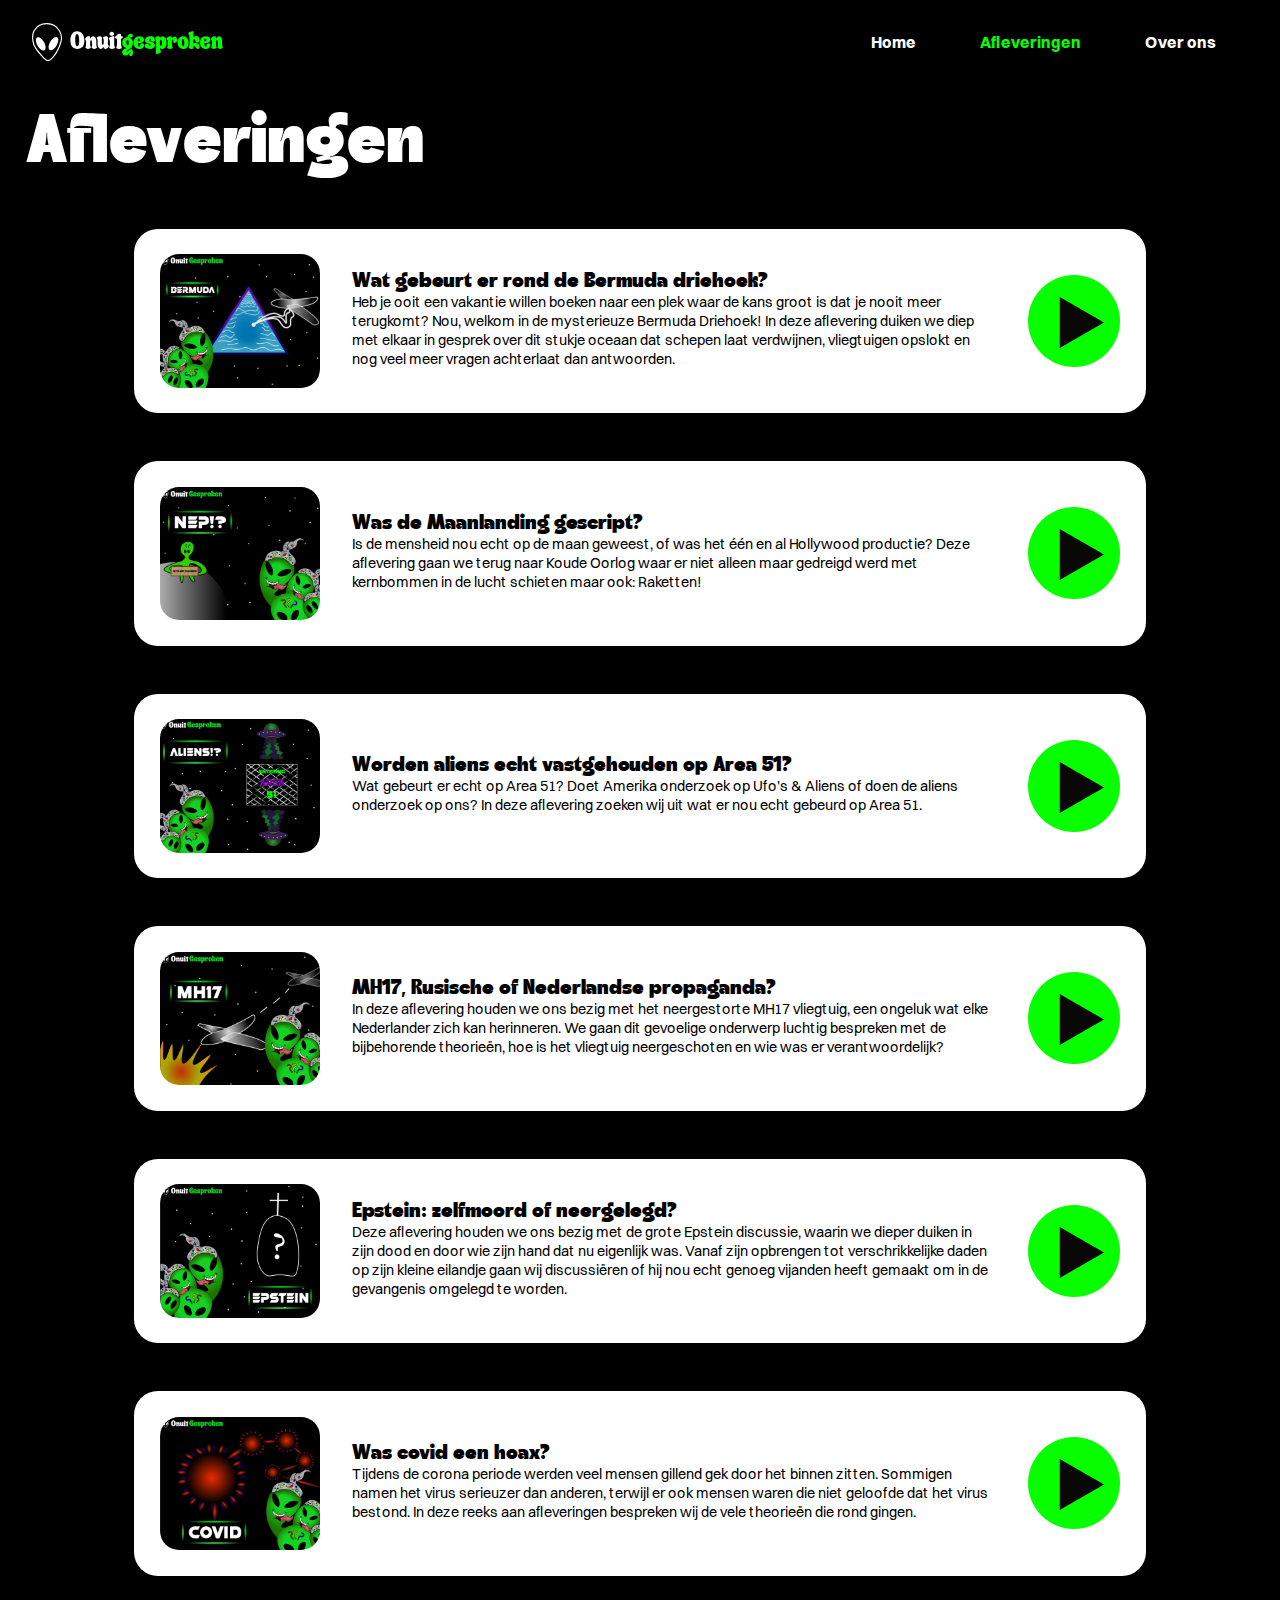
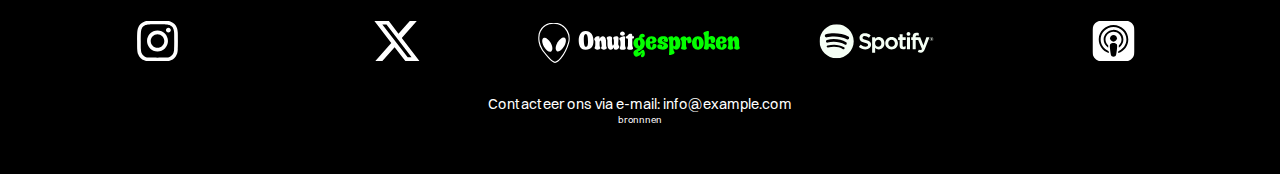
==== commit 5ed13ae8: "Add files via upload" ====
--- a/pages/afleveringen.html
+++ b/pages/afleveringen.html
@@ -1,4 +1,5 @@
 <!DOCTYPE html>
+<!-- Krijg hier een info omdat de taal voor de content nederlands is -->
 <html lang="en">
 
     <head>
@@ -26,7 +27,7 @@
             <section>
                 <h2>Afleveringen</h2>
                     <div class="aflevering">
-                        <img src="../images/thumbnails/Bermuda_terminal.png" alt="thumbnail Bermuda aflevering">
+                        <img src="../images/thumbnails/Bermuda_terminal.jpg" alt="thumbnail Bermuda aflevering">
                         <section>
                             <h3>Wat gebeurt er rond de Bermuda driehoek?</h3>
                             <p>Heb je ooit een vakantie willen boeken naar een plek waar de kans groot is dat je nooit meer terugkomt? Nou, welkom in de mysterieuze Bermuda Driehoek! In deze aflevering duiken we diep met elkaar in gesprek over dit stukje oceaan dat schepen laat verdwijnen, vliegtuigen opslokt en nog veel meer vragen achterlaat dan antwoorden.</p>
@@ -37,7 +38,7 @@
                     </div>
 
                     <div class="aflevering">
-                        <img src="../images/thumbnails/Maanlanding_terminal.png" alt="thumbnail Maanlanding aflevering">
+                        <img src="../images/thumbnails/Maanlanding_terminal.jpg" alt="thumbnail Maanlanding aflevering">
                         <section>
                             <h3>Was de Maanlanding gescript?</h3>
                             <p>Is de mensheid nou echt op de maan geweest, of was het één en al Hollywood productie? Deze aflevering gaan we terug naar Koude Oorlog waar er niet alleen maar gedreigd werd met kernbommen in de lucht schieten maar ook: Raketten!</p>
@@ -46,7 +47,7 @@
                     </div>
 
                     <div class="aflevering"> 
-                        <img src="../images/thumbnails/Area51_terminal.png" alt="thumbnail Area 51 aflevering">
+                        <img src="../images/thumbnails/Area51_terminal.jpg" alt="thumbnail Area 51 aflevering">
                         <section>
                             <h3>Worden aliens echt vastgehouden op Area 51?</h3>
                             <p>Wat gebeurt er echt op Area 51? Doet Amerika  onderzoek op Ufo's & Aliens of doen de aliens onderzoek op ons? In deze aflevering zoeken wij uit wat er nou echt gebeurd op Area 51.</p>
@@ -55,7 +56,7 @@
                     </div>
 
                     <div class="aflevering"> 
-                        <img src="../images/thumbnails/MH17_terminal.png" alt="thumbnail MH17 aflevering">
+                        <img src="../images/thumbnails/MH17_terminal.jpg" alt="thumbnail MH17 aflevering">
                         <section>
                             <h3>MH17, Rusische of Nederlandse propaganda?</h3>
                             <p>In deze aflevering houden we ons bezig met het neergestorte MH17 vliegtuig, een ongeluk wat elke Nederlander zich kan herinneren. We gaan dit gevoelige onderwerp luchtig bespreken met de bijbehorende theorieën, hoe is het vliegtuig neergeschoten en wie was er verantwoordelijk?</p>
@@ -64,7 +65,7 @@
                     </div>
 
                     <div class="aflevering"> 
-                        <img src="../images/thumbnails/Epstein_terinal.png" alt="thumbnail Epstein aflevering">
+                        <img src="../images/thumbnails/Epstein_terinal.jpg" alt="thumbnail Epstein aflevering">
                         <section>
                             <h3>Epstein: zelfmoord of neergelegd?</h3>
                             <p>Deze aflevering houden we ons bezig met de grote Epstein discussie, waarin we dieper duiken in zijn dood en door wie zijn hand dat nu eigenlijk was. Vanaf zijn opbrengen tot verschrikkelijke daden op zijn kleine eilandje gaan wij discussiëren of hij nou echt genoeg vijanden heeft gemaakt om in de gevangenis omgelegd te worden.</p>
@@ -73,7 +74,7 @@
                     </div>
 
                     <div class="aflevering"> 
-                        <img src="../images/thumbnails/Covid_terminal.png" alt="thumbnail covid aflevering">
+                        <img src="../images/thumbnails/Covid_terminal.jpg" alt="thumbnail covid aflevering">
                         <section>
                             <h3>Was covid een hoax?</h3>
                             <p>Tijdens de corona periode werden veel mensen gillend gek door het binnen zitten. Sommigen namen het virus serieuzer dan anderen, terwijl er ook mensen waren die niet geloofde dat het virus bestond. In deze reeks aan afleveringen bespreken wij de vele theorieën die rond gingen.</p>
